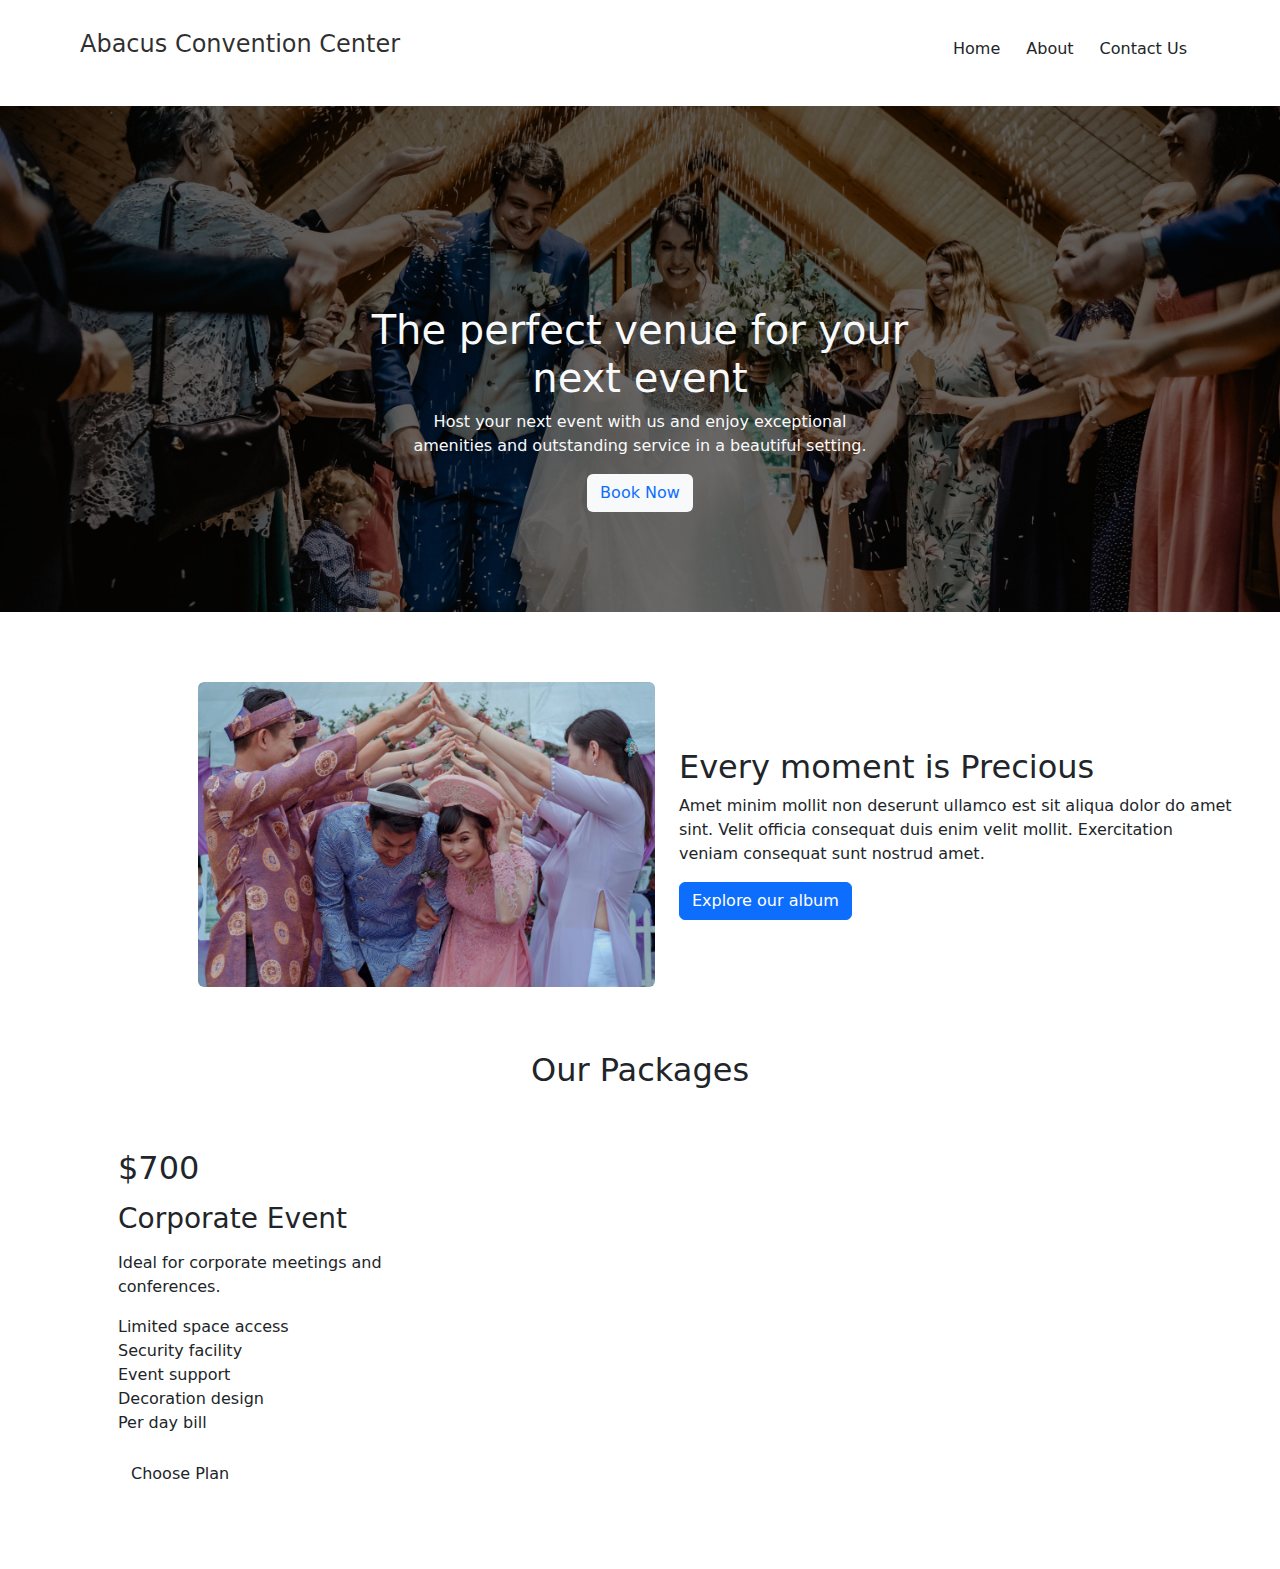
==== index.html @ 45c6c619 "added header and card" ====
<!DOCTYPE html>
<html lang="en">
<head>
    <meta charset="UTF-8">
    <meta name="viewport" content="width=device-width, initial-scale=1.0">
    <title>Abacus Convention Center</title>
    <link rel="stylesheet" href="style.css">
    <link href="https://cdn.jsdelivr.net/npm/bootstrap@5.3.3/dist/css/bootstrap.min.css" rel="stylesheet" integrity="sha384-QWTKZyjpPEjISv5WaRU9OFeRpok6YctnYmDr5pNlyT2bRjXh0JMhjY6hW+ALEwIH" crossorigin="anonymous">
</head>
<body>
    <header>
        <nav>
            <div class="nav-stuff">
                <div class="nav-item">
                    <h4>Abacus Convention Center</h4>
                </div>
                <div class="nav-item">
                    <button class="h3 btn">Home</button>
                    <button class="h3 btn">About</button>
                    <button class="h3 btn">Contact Us</button>
                </div>
            </div>
        </nav>
        <div class="banner">
            <div>
                <h1 class="text-light">The perfect venue for your <br> next event</h1>
                <p class="text-light">Host your next event with us and enjoy exceptional <br> amenities and outstanding service in a beautiful setting.</p>
                <button type="button" class="btn text-bg-light text-primary w-30">Book Now</button>
            </div>
        </div>
    </header>
    <section class="moment-section">
        <div class="row justify-content-center align-items-center g-4">
            <div class="col-md-5">
                <img src="/images/wedding.png" alt="Wedding" class="img-fluid rounded">
            </div>
            <div class="col-md-6">
                <h2>Every moment is Precious</h2>
                <p>Amet minim mollit non deserunt ullamco est sit aliqua dolor do amet sint. Velit officia consequat duis enim velit mollit. Exercitation veniam consequat sunt nostrud amet.</p>
                <button class="btn btn-primary">Explore our album</button>
            </div>
        </div>
    </section>
    <section class="package-section">
        <div class="container">
            <h2 class="text-center my-4">Our Packages</h2>
            <div class="d-flex gap-1">
                <div class="card plan-card border-0">
                    <div class="card-body">
                        <h2>$700</h2>
                        <h3>Corporate Event</h3>
                        <p>Ideal for corporate meetings and conferences.</p>
                        <ul>
                            <li><img src="/" alt="">Limited space access</li>
                            <li>Security facility</li>
                            <li>Event support</li>
                            <li>Decoration design</li>
                            <li>Per day bill</li>
                        </ul>
                        <button class="btn plan-btn">Choose Plan</button>
                    </div>
                </div>
            </div>
        </div>
    </section>
    <script src="https://cdn.jsdelivr.net/npm/bootstrap@5.3.3/dist/js/bootstrap.bundle.min.js" integrity="sha384-YvpcrYf0tY3lHB60NNkmXc5s9fDVZLESaAA55NDzOxhy9GkcIdslK1eN7N6jIeHz" crossorigin="anonymous"></script>
</body>
</html>
---- style.css ----
.nav-stuff {
    display: flex;
    justify-content: space-between;
    padding: 30px 80px;
}

.nav-item {
    color: rgba(0, 0, 0, 0.822);
    display: flex;
}

.btn {
    font-weight: 900;
    font-size: 10px;
}

.banner {
    display: flex;
    align-items: center;
    justify-content: center;
    text-align: center;
    background-image: url('/images/banner.png'); /* Replace with your image URL */
    background-size: cover;
    background-position: center;
    padding-bottom: 100px;
    padding-top: 200px;
    margin-bottom: 70px;
}

.moment-section {
    margin-left: 150px;
}

.package-section {
    padding: 40px 0;
}

.plan-card {
    border-radius: 10px;
    padding: 20px;
    box-shadow: 0 4px 8px rgba(0, 0, 0, 0.1);
    display: flex;
    flex-direction: column;
    justify-content: space-between;
}

.plan-card h2, .plan-card h3 {
    margin-bottom: 15px;
}

.plan-card ul {
    padding-left: 0;
    list-style-type: none;
    margin-bottom: 20px;
}

.btn .plan-btn{
    width: 100%;
    background-color: #ff0703; /* Light pink color */
    color: #fff;
    padding: 10px;
    border: none;
    border-radius: 30px;
    font-family: Georgia, 'Times New Roman', Times, serif;
}

.card {
    width: 400px;
    box-shadow: none;
}
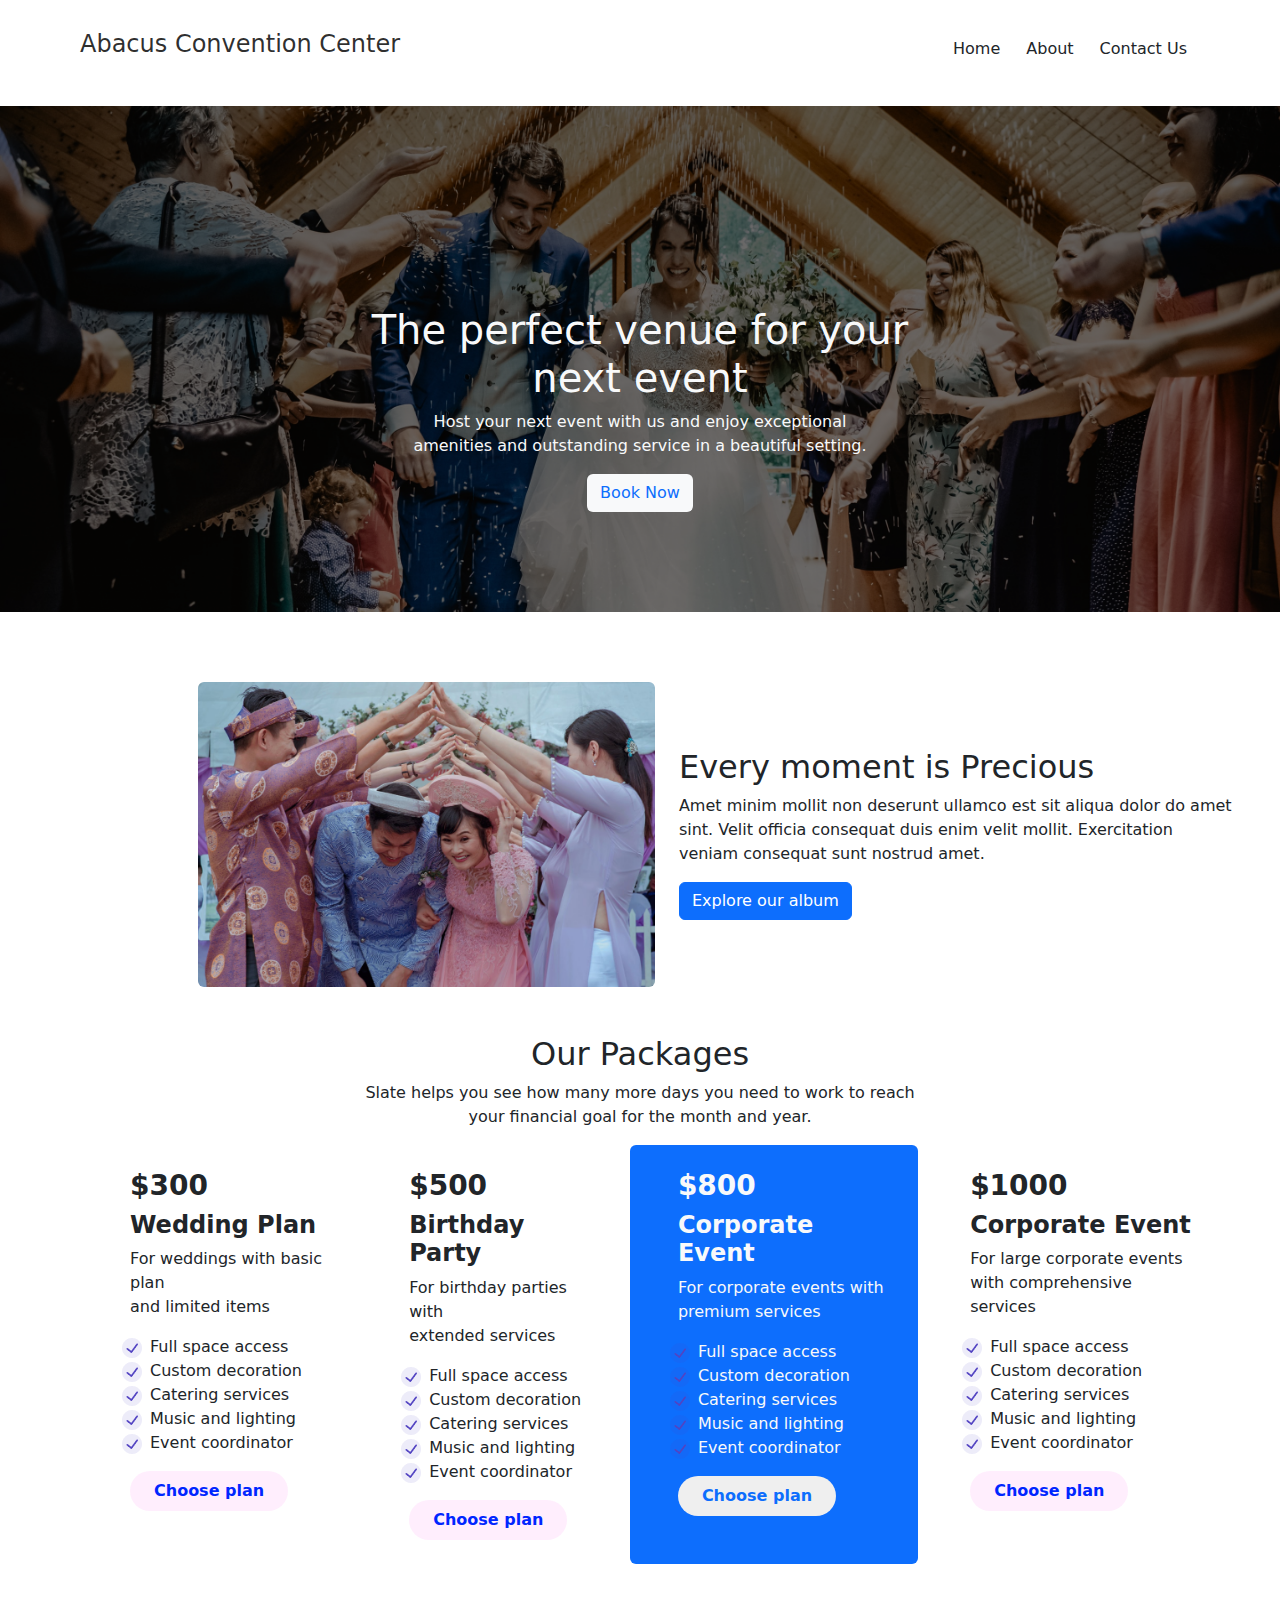
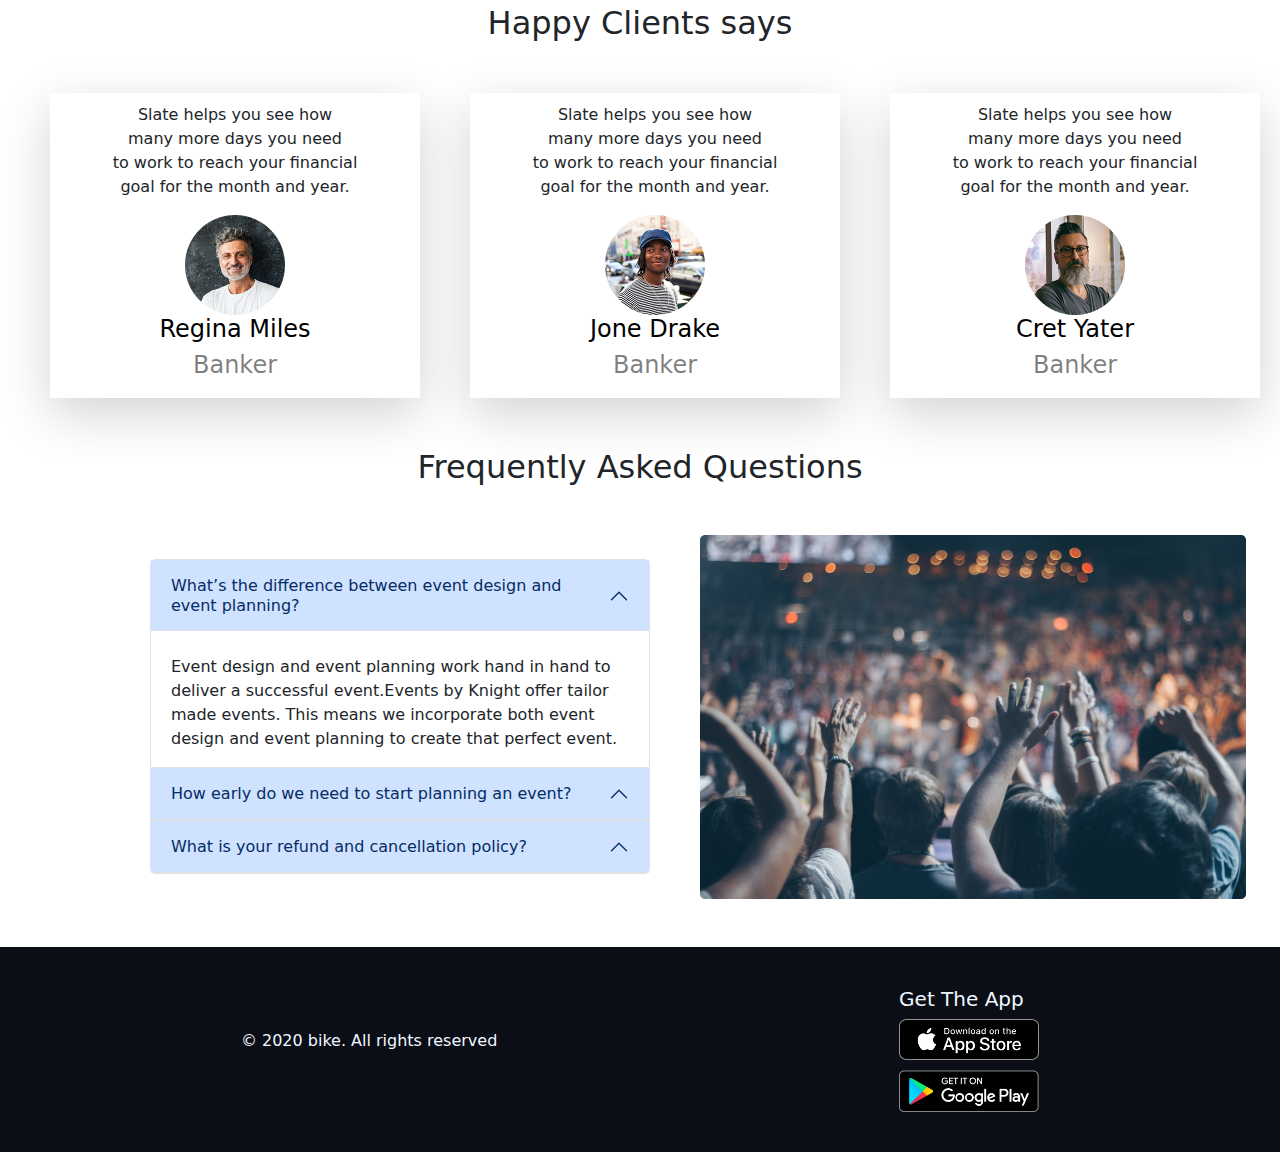
==== commit 63829275: "sduhl" ====
--- a/index.html
+++ b/index.html
@@ -3,7 +3,7 @@
 <head>
     <meta charset="UTF-8">
     <meta name="viewport" content="width=device-width, initial-scale=1.0">
-    <title>Abacus Convention Center</title>
+    <title>Convention Center</title>
     <link rel="stylesheet" href="style.css">
     <link href="https://cdn.jsdelivr.net/npm/bootstrap@5.3.3/dist/css/bootstrap.min.css" rel="stylesheet" integrity="sha384-QWTKZyjpPEjISv5WaRU9OFeRpok6YctnYmDr5pNlyT2bRjXh0JMhjY6hW+ALEwIH" crossorigin="anonymous">
 </head>
@@ -43,26 +43,162 @@
     </section>
     <section class="package-section">
         <div class="container">
-            <h2 class="text-center my-4">Our Packages</h2>
+            <h2 class="text-center my-2">Our Packages</h2>
+            <p class="text-center">Slate helps you see how many more days you need to work to reach <br> your financial goal for the month and year.</p>
             <div class="d-flex gap-1">
-                <div class="card plan-card border-0">
-                    <div class="card-body">
-                        <h2>$700</h2>
-                        <h3>Corporate Event</h3>
-                        <p>Ideal for corporate meetings and conferences.</p>
-                        <ul>
-                            <li><img src="/" alt="">Limited space access</li>
-                            <li>Security facility</li>
-                            <li>Event support</li>
-                            <li>Decoration design</li>
-                            <li>Per day bill</li>
-                        </ul>
-                        <button class="btn plan-btn">Choose Plan</button>
+                <div class="plan py-4 rounded">
+                    <h3 class="ps-5 fw-bold">$300</h3>
+                    <h4 class="ps-5 fw-bold">Wedding Plan</h4>
+                    <p class="ps-5 ">For weddings with basic plan <br> and limited items</p>
+                    <ul class="ms-2">
+                        <li><img class="me-2" src="/icons/check-circle-1.png" alt="">Full space access</li>
+                        <li><img class="me-2" src="/icons/check-circle-1.png" alt="">Custom decoration</li>
+                        <li><img class="me-2" src="/icons/check-circle-1.png" alt="">Catering services</li>
+                        <li><img class="me-2" src="/icons/check-circle-1.png" alt="">Music and lighting</li>
+                        <li><img class="me-2" src="/icons/check-circle-1.png" alt="">Event coordinator</li>
+                    </ul>
+                    <button class="ms-5 px-4 light-pink-btn fw-semibold rounded-pill py-2 rounded border-0">Choose plan</button>
+                </div>
+                <div class="plan py-4 rounded">
+                    <h3 class="ps-5 fw-bold">$500</h3>
+                    <h4 class="ps-5 fw-bold">Birthday Party</h4>
+                    <p class="ps-5 ">For birthday parties with <br> extended services</p>
+                    <ul class="ms-2">
+                        <li><img class="me-2" src="/icons/check-circle-1.png" alt="">Full space access</li>
+                        <li><img class="me-2" src="/icons/check-circle-1.png" alt="">Custom decoration</li>
+                        <li><img class="me-2" src="/icons/check-circle-1.png" alt="">Catering services</li>
+                        <li><img class="me-2" src="/icons/check-circle-1.png" alt="">Music and lighting</li>
+                        <li><img class="me-2" src="/icons/check-circle-1.png" alt="">Event coordinator</li>
+                    </ul>
+                    <button class="ms-5 px-4 light-pink-btn fw-semibold rounded-pill py-2 rounded border-0">Choose plan</button>
+                </div>
+                <div class="plan py-4 bg-primary ms-4 rounded  pe-4">
+                    <h3 class="ps-5 fw-bold text-light">$800</h3>
+                    <h4 class="ps-5 fw-bold text-light">Corporate Event</h4>
+                    <p class="ps-5 text-light">For corporate events with <br> premium services</p>
+                    <ul class="ms-2 text-light">
+                        <li><img class="me-2" src="/icons/check-circle-1.png" alt="">Full space access</li>
+                        <li><img class="me-2" src="/icons/check-circle-1.png" alt="">Custom decoration</li>
+                        <li><img class="me-2" src="/icons/check-circle-1.png" alt="">Catering services</li>
+                        <li><img class="me-2" src="/icons/check-circle-1.png" alt="">Music and lighting</li>
+                        <li><img class="me-2" src="/icons/check-circle-1.png" alt="">Event coordinator</li>
+                    </ul>
+                    <button class="ms-5 px-4 btn-light text-primary fw-semibold rounded-pill py-2 rounded border-0">Choose plan</button>
+                </div>
+                <div class="plan py-4 rounded">
+                    <h3 class="ps-5 fw-bold">$1000</h3>
+                    <h4 class="ps-5 fw-bold">Corporate Event</h4>
+                    <p class="ps-5 ">For large corporate events <br> with comprehensive services</p>
+                    <ul class="ms-2">
+                        <li><img class="me-2" src="/icons/check-circle-1.png" alt="">Full space access</li>
+                        <li><img class="me-2" src="/icons/check-circle-1.png" alt="">Custom decoration</li>
+                        <li><img class="me-2" src="/icons/check-circle-1.png" alt="">Catering services</li>
+                        <li><img class="me-2" src="/icons/check-circle-1.png" alt="">Music and lighting</li>
+                        <li><img class="me-2" src="/icons/check-circle-1.png" alt="">Event coordinator</li>
+                    </ul>
+                    <button class="ms-5 px-4 light-pink-btn fw-semibold rounded-pill py-2 rounded border-0">Choose plan</button>
+                </div>
+            </div>
+        </div>
+    </section>
+    <section>
+        <div> 
+            <h2 class="text-center mb-5">Happy Clients says</h2>
+            <div class="bankers">
+                <div class="align-items-center text-center w-30 border-4 shadow-lg  banker-card">
+                    <p>Slate helps you see how <br>
+                        many more days you need <br>
+                        to work to reach your financial <br>
+                        goal for the month and year.</p>
+                        <img src="/images/person 2.png" alt="">
+                        <h4 class="text-black">Regina Miles</h4>
+                        <h4 class="text-black-50">Banker</h4>
+                </div>
+            <div>
+                <div class="align-items-center text-center w-30 border-4 shadow-lg  banker-card">
+                    <p>Slate helps you see how <br>
+                        many more days you need <br>
+                        to work to reach your financial <br>
+                        goal for the month and year.</p>
+                        <img src="/images/person 3.png" alt="">
+                        <h4 class="text-black">Jone Drake</h4>
+                        <h4 class="text-black-50">Banker</h4>
+                </div>
+            </div>
+            <div>
+                <div class="align-items-center text-center w-30 border-4 shadow-lg  banker-card">
+                    <p>Slate helps you see how <br>
+                        many more days you need <br>
+                        to work to reach your financial <br>
+                        goal for the month and year.</p>
+                        <img src="/images/person 1.png" alt="">
+                        <h4 class="text-black">Cret Yater</h4>
+                        <h4 class="text-black-50">Banker</h4>
+                </div>
+            </div>
+        </div>
+    </section>
+    <section class="mb-5">
+        <h2 class="text-center  my-5">Frequently Asked Questions</h2>
+        <div class="quitons">
+            <div class="accordion" id="accordionExample">
+                <div class="accordion-item">
+                  <h2>
+                    <button class="accordion-button" type="button" data-bs-toggle="collapse" data-bs-target="#collapseOne" aria-expanded="true" aria-controls="collapseOne">
+                        What’s the difference between event design and event planning?
+                    </button>
+                  </h2>
+                  <div id="collapseOne" class="accordion-collapse collapse show" data-bs-parent="#accordionExample">
+                    <div class="accordion-body">
+                        Event design and event planning work hand in hand to deliver a successful event.Events by Knight offer tailor made events. This means we incorporate both event design and event planning to create that perfect event.
                     </div>
-                </div>
-            </div>
-        </div>
-    </section>
+                  </div>
+                </div>
+                <div class="accordion-item">
+                  <h2 class="accordion-header">
+                    <button class="accordion-button" type="button" data-bs-toggle="collapse" data-bs-target="#collapseTwo" aria-expanded="true" aria-controls="collapseTwo">
+                        How early do we need to start planning an event?
+                    </button>
+                  </h2>
+                  <div id="collapseTwo" class="accordion-collapse collapse" data-bs-parent="#accordionExample">
+                    <div class="accordion-body">
+                        Event design and event planning work hand in hand to deliver a successful event. Events by Knight offer tailor-made events. This means we incorporate both event design and event planning to create that perfect event.
+                    </div>
+                  </div>
+                </div>
+                <div class="accordion-item">
+                  <h2 class="accordion-header">
+                    <button class="accordion-button" type="button" data-bs-toggle="collapse" data-bs-target="#collapseThree" aria-expanded="true" aria-controls="collapseThree">
+                        What is your refund and cancellation policy?
+                    </button>
+                  </h2>
+                  <div id="collapseThree" class="accordion-collapse collapse" data-bs-parent="#accordionExample">
+                    <div class="accordion-body">
+                        Event design and event planning work hand in hand to deliver a successful event. Events by Knight offer tailor-made events. This means we incorporate both event design and event planning to create that perfect event.
+                    </div>
+                  </div>
+                </div>
+              </div>
+              <div class="w-30">
+                <img class="img-fluid" src="/images/people.png" alt="">
+              </div>
+        </div>
+    </section>
+    <footer>
+        <div class=" footer-stuff">
+            <div>
+                <p>© 2020 bike. All rights reserved</p>
+            </div>
+            <div>
+                <h5>Get The App</h5>
+         <div class="footer-item-img">
+            <img src="/images/app-store.png" alt="">
+            <img src="/images/aeroij.png" alt="">
+         </div>
+
+            </div>
+        </div>
+    </footer>
     <script src="https://cdn.jsdelivr.net/npm/bootstrap@5.3.3/dist/js/bootstrap.bundle.min.js" integrity="sha384-YvpcrYf0tY3lHB60NNkmXc5s9fDVZLESaAA55NDzOxhy9GkcIdslK1eN7N6jIeHz" crossorigin="anonymous"></script>
 </body>
 </html>
--- a/style.css
+++ b/style.css
@@ -35,36 +35,55 @@
     padding: 40px 0;
 }
 
-.plan-card {
-    border-radius: 10px;
-    padding: 20px;
-    box-shadow: 0 4px 8px rgba(0, 0, 0, 0.1);
+ul {
+    list-style: none;
+}
+
+.light-pink-btn {
+    background-color: #ffcbf852; 
+    color: #0026ff;              
+    border: none;             
+}
+
+.bankers {
+    display: grid;
+    grid-template-columns: repeat(3, 1fr);
+    gap: 30px;
+    align-items: center;
+    text-align: center;
+    margin-left: 50px;
+    margin-bottom: 50px;
+    margin-top: 50px;
+}
+
+.banker-card {
+    width: 370px;
+    padding: 10px 5px;
+}
+.quitons{
+    display: flex;
+    align-items: center;
+    margin-left: 150px;
+    gap: 50px;
+}
+.accordion{
+    width: 500px;
+    color: aliceblue;
+}
+.footer-stuff{
+    display: flex;
+    justify-content: space-around;
+    color: aliceblue;
+    background-color: #0B0D17;
+    align-items: center;
+    padding: 40px;
+}
+.footer-item-img img{
+   width: 140px;
+
+}
+.footer-item-img{
     display: flex;
     flex-direction: column;
-    justify-content: space-between;
-}
-
-.plan-card h2, .plan-card h3 {
-    margin-bottom: 15px;
-}
-
-.plan-card ul {
-    padding-left: 0;
-    list-style-type: none;
-    margin-bottom: 20px;
-}
-
-.btn .plan-btn{
-    width: 100%;
-    background-color: #ff0703; /* Light pink color */
-    color: #fff;
-    padding: 10px;
-    border: none;
-    border-radius: 30px;
-    font-family: Georgia, 'Times New Roman', Times, serif;
-}
-
-.card {
-    width: 400px;
-    box-shadow: none;
-}
+    gap: 10px;
+}